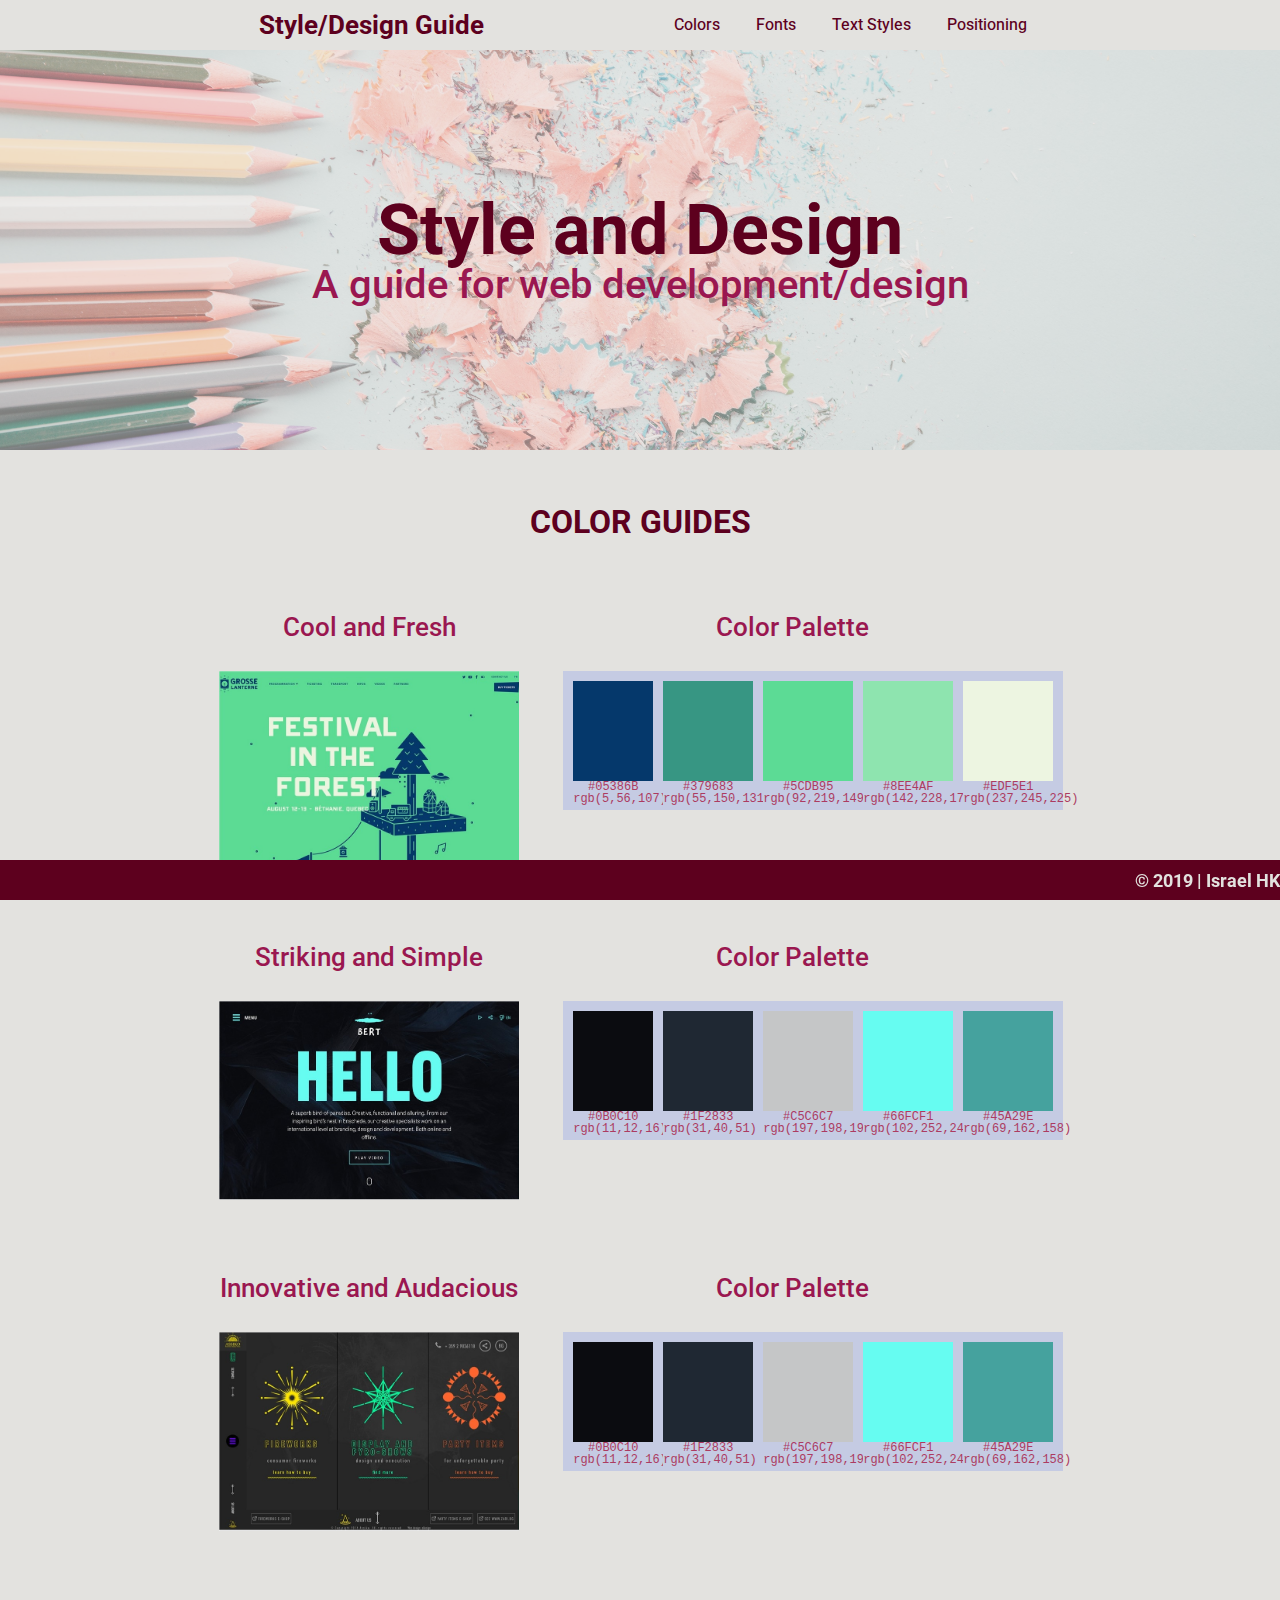
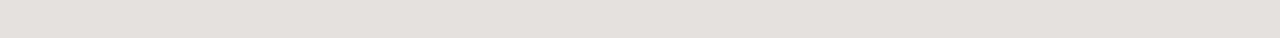
==== index.html @ ab26ecb5 "Add files via upload" ====
<!DOCTYPE html>
<!DOCTYPE html>
<html lang="en" dir="ltr">

<head>
  <meta charset="utf-8">
  <link rel="stylesheet" href="styles/reset.css" type="text/css">
  <link rel="stylesheet" href="styles/styles.css" type="text/css">
  <link href="https://fonts.googleapis.com/css?family=Roboto:400,500,700|Ubuntu+Mono:400,700&display=swap" rel="stylesheet">
  <title>Style and Design Guide</title>
</head>

<body>
  <header>
    <h1>Style/Design Guide</h1>
    <nav>
      <ul>
        <li><a href="#colors">Colors</a></li>
        <li><a href="#fonts">Fonts</a></li>
        <li><a href="#text-styles">Text Styles</a></li>
        <li><a href="#postitioning">Positioning</a></li>
      </ul>
    </nav>
  </header>
  <main>
    <section id="banner">
      <h1>Style and Design</h1>
      <h2>A guide for web development/design</h2>
    </section>
    <section id="colors">
      <h1>COLOR GUIDES</h1>
      <!-- Color Cool and Fresh -->
      <section class="color cool-fresh">
        <div class="information">
          <h2>Cool and Fresh</h2>
          <img src="resources\cool-fresh.jpg" alt="Cool and Fresh Website">
        </div>
        <div class="palettes">
          <h2>Color Palette</h2>
          <div class="grid">
            <div class="color-1">
              <div class="box">
              </div>
              <div class="codes">
                <p>#05386B</p>
                <p>rgb(5,56,107)</p>
              </div>
            </div>
            <div class="color-2">
              <div class="box">
              </div>
              <div class="codes">
                <p>#379683</p>
                <p>rgb(55,150,131)</p>
              </div>
            </div>
            <div class="color-3">
              <div class="box">
              </div>
              <div class="codes">
                <p>#5CDB95</p>
                <p>rgb(92,219,149)</p>
              </div>
            </div>
            <div class="color-4">
              <div class="box">
              </div>
              <div class="codes">
                <p>#8EE4AF</p>
                <p>rgb(142,228,175)</p>
              </div>
            </div>
            <div class="color-5">
              <div class="box">
              </div>
              <div class="codes">
                <p>#EDF5E1</p>
                <p>rgb(237,245,225)</p>
              </div>
            </div>
            </div>
          </div>
        </div>
      </section>
      <!-- Color Striking and Simple -->
      <section class="color striking-simple">
        <div class="information">
          <h2>Striking and Simple</h2>
          <img src="resources\striking-simple.jpg" alt="Striking and Simple website">
        </div>
        <div class="palettes">
          <h2>Color Palette</h2>
          <div class="grid">
            <div class="color-1">
              <div class="box">
              </div>
              <div class="codes">
                <p>#0B0C10</p>
                <p>rgb(11,12,16)</p>
              </div>
            </div>
            <div class="color-2">
              <div class="box">
              </div>
              <div class="codes">
                <p>#1F2833</p>
                <p>rgb(31,40,51)</p>
              </div>
            </div>
            <div class="color-3">
              <div class="box">
              </div>
              <div class="codes">
                <p>#C5C6C7</p>
                <p>rgb(197,198,199)</p>
              </div>
            </div>
            <div class="color-4">
              <div class="box">
              </div>
              <div class="codes">
                <p>#66FCF1</p>
                <p>rgb(102,252,241)</p>
              </div>
            </div>
            <div class="color-5">
              <div class="box">
              </div>
              <div class="codes">
                <p>#45A29E</p>
                <p>rgb(69,162,158)</p>
              </div>
            </div>
            </div>
          </div>
        </div>
      </section>
      <!-- Color Innovative and Audacious -->
      <section class="color innovative-audacious">
        <div class="information">
          <h2>Innovative and Audacious</h2>
          <img src="resources\innovative-audacious.jpg" alt="Innovative and Audacious website">
        </div>
        <div class="palettes">
          <h2>Color Palette</h2>
          <div class="grid">
            <div class="color-1">
              <div class="box">
              </div>
              <div class="codes">
                <p>#0B0C10</p>
                <p>rgb(11,12,16)</p>
              </div>
            </div>
            <div class="color-2">
              <div class="box">
              </div>
              <div class="codes">
                <p>#1F2833</p>
                <p>rgb(31,40,51)</p>
              </div>
            </div>
            <div class="color-3">
              <div class="box">
              </div>
              <div class="codes">
                <p>#C5C6C7</p>
                <p>rgb(197,198,199)</p>
              </div>
            </div>
            <div class="color-4">
              <div class="box">
              </div>
              <div class="codes">
                <p>#66FCF1</p>
                <p>rgb(102,252,241)</p>
              </div>
            </div>
            <div class="color-5">
              <div class="box">
              </div>
              <div class="codes">
                <p>#45A29E</p>
                <p>rgb(69,162,158)</p>
              </div>
            </div>
            </div>
          </div>
        </div>
      </section>
    </section>
  </main>
  <footer>
    <h1>© 2019 | Israel HK</h1>
  </footer>
</body>

</html>
---- styles/styles.css ----
* {
  box-sizing: border-box;
}
body {
  background-color: #E3E2DF;
  color: #5D001E;
  font-family: "Roboto", sans-serif;
  font-weight: 450;
  line-height: 1.5;
}
h1{
  font-size: 32px;
  font-weight: 700;
}
h2{
  font-size: 26px;
  font-weight: 500;
  color: #9A1750;
}
/* Navigator */
header{
  position: fixed;
  background-color: #E3E2DF;
  height: 50px;
  width: 100%;
  top:0;
  z-index: 1000;
  vertical-align: middle;
  display : flex;
  align-items : center;
  justify-content: center;
  padding: 0 15% 0 15%;
}
header h1 {
  font-weight: 700;
  font-size: 26px;
  display: inline-block;
  width: 300px;
  text-align: center;
  white-space: nowrap;
}
header nav{
  display: inline-block;
  text-align: right;
  width: 60%
}
nav ul{
  display: inline-block;
  width: 100%;
  white-space: nowrap;
}
nav a {
  color: inherit;
  text-decoration: none;
}
nav a:hover{
  color: #9A1750;
}

nav li {
  display: inline-block;
  text-align: center;
  padding-right: 2rem;
  white-space: nowrap;
}
/* Main */
main{
  position: relative;
  top: 50px;
  padding-bottom: 100px;
}
/* Banner */
#banner {
  position: relative;
  text-align: center;
  height: 400px;
  width: 100%;
  background: url("../resources/banner.jpg") center center;
  background-size: 100% auto;
  display : flex;
  flex-direction: column;
  align-items : center;
  justify-content: center;
}
#banner:before { /* Overlay */
  position: absolute;
  content: "";
  top: 0;
  left: 0;
  width: 100%;
  height: 100%;
  background-color: rgba(227,226,223,0.5);
}
#banner * {
  position: relative; /* Makes elements display above overlay. */
}
#banner h1{
  font-size: 70px;
  line-height: 1;
}
#banner h2{
  font-size: 40px;
  line-height: 1;
}
/* Colors */
#colors{
  text-align: center;
}
.color{
  display: block;
  vertical-align: middle;
  text-align: center;
  padding: 3.875rem 15% 0 15%;
  margin: 0 auto;
}
#colors h1{
  padding-top: 3rem;
}
.color h2{
  padding-bottom: 1.5rem;
}
.information{
  display:inline-block;
  width: 300px;
  vertical-align: top;
}
.information p{
  text-align: left;
  padding-bottom: 1.5rem;
}
.information img{
  max-width: 100%;
}
.palettes{
  display:inline-block;
  width: 60%;
  vertical-align: top;
  text-align: center;
}
.palettes .grid{
  margin: 0rem 2.5rem;
  text-align: center;
  white-space: nowrap;
  font-size: 0px;
}
.palettes .grid p{
  font-size: 12px;
  font-family: "Ubuntu Mono", monospace;
  background-color: #C5CBE3;
  vertical-align: middle;
  align: center;
  color: #AC3B61;
  line-height: 1;
}
.color-1{
  display: inline-block;
  width: 20%;
  min-width:100px;
  border-left: 10px solid #C5CBE3;
  border-right: 10px solid #C5CBE3;
  border-top: 10px solid #C5CBE3;
  border-bottom: 5px solid #C5CBE3;
}
.color-2{
  display: inline-block;
  width: 20%;
  min-width:100px;
  border-right: 10px solid #C5CBE3;
  border-top: 10px solid #C5CBE3;
  border-bottom: 5px solid #C5CBE3;
}
.color-3{
  display: inline-block;
  width: 20%;
  min-width:100px;
  border-right: 10px solid #C5CBE3;
  border-top: 10px solid #C5CBE3;
  border-bottom: 5px solid #C5CBE3;
}
.color-4{
  display: inline-block;
  width: 20%;
  min-width:100px;
  border-right: 10px solid #C5CBE3;
  border-top: 10px solid #C5CBE3;
  border-bottom: 5px solid #C5CBE3;
}
.color-5{
  display: inline-block;
  width: 20%;
  min-width:100px;
  border-right: 10px solid #C5CBE3;
  border-top: 10px solid #C5CBE3;
  border-bottom: 5px solid #C5CBE3;
}
/* Color - Cool and Fresh */
.cool-fresh .color-1 .box{
  display: block;
  height:100px;
  background-color: #05386B;
}
.cool-fresh .color-2 .box{
  display: block;
  height:100px;
  background-color: #379683;
}
.cool-fresh .color-3 .box{
  display: block;
  height:100px;
  background-color: #5CDB95;
}
.cool-fresh .color-4 .box{
  display: block;
  height:100px;
  background-color: #8EE4AF;
}
.cool-fresh .color-5 .box{
  display: block;
  height:100px;
  background-color: #EDF5E1;
}
/* Color - Striking and Simple */
.striking-simple .color-1 .box{
  display: block;
  height:100px;
  background-color: #0B0C10;
}
.striking-simple .color-2 .box{
  display: block;
  height:100px;
  background-color: #1F2833;
}
.striking-simple .color-3 .box{
  display: block;
  height:100px;
  background-color: #C5C6C7;
}
.striking-simple .color-4 .box{
  display: block;
  height:100px;
  background-color: #66FCF1;
}
.striking-simple .color-5 .box{
  display: block;
  height:100px;
  background-color: #45A29E;
}
/* Color - Innovative and Audacious */
.innovative-audacious .color-1 .box{
  display: block;
  height:100px;
  background-color: #0B0C10;
}
.innovative-audacious .color-2 .box{
  display: block;
  height:100px;
  background-color: #1F2833;
}
.innovative-audacious .color-3 .box{
  display: block;
  height:100px;
  background-color: #C5C6C7;
}
.innovative-audacious .color-4 .box{
  display: block;
  height:100px;
  background-color: #66FCF1;
}
.innovative-audacious .color-5 .box{
  display: block;
  height:100px;
  background-color: #45A29E;
}
/* Footer */
footer{
  background-color: #5D001E;
  height: 40px;
  display : flex;
  align-items : center;
  position: fixed;
  bottom: 0;
  width: 100%;
}
footer h1{
  font-size: 18px;
  color: #E3E2DF;
  width: 100%;
  text-align: right;
}
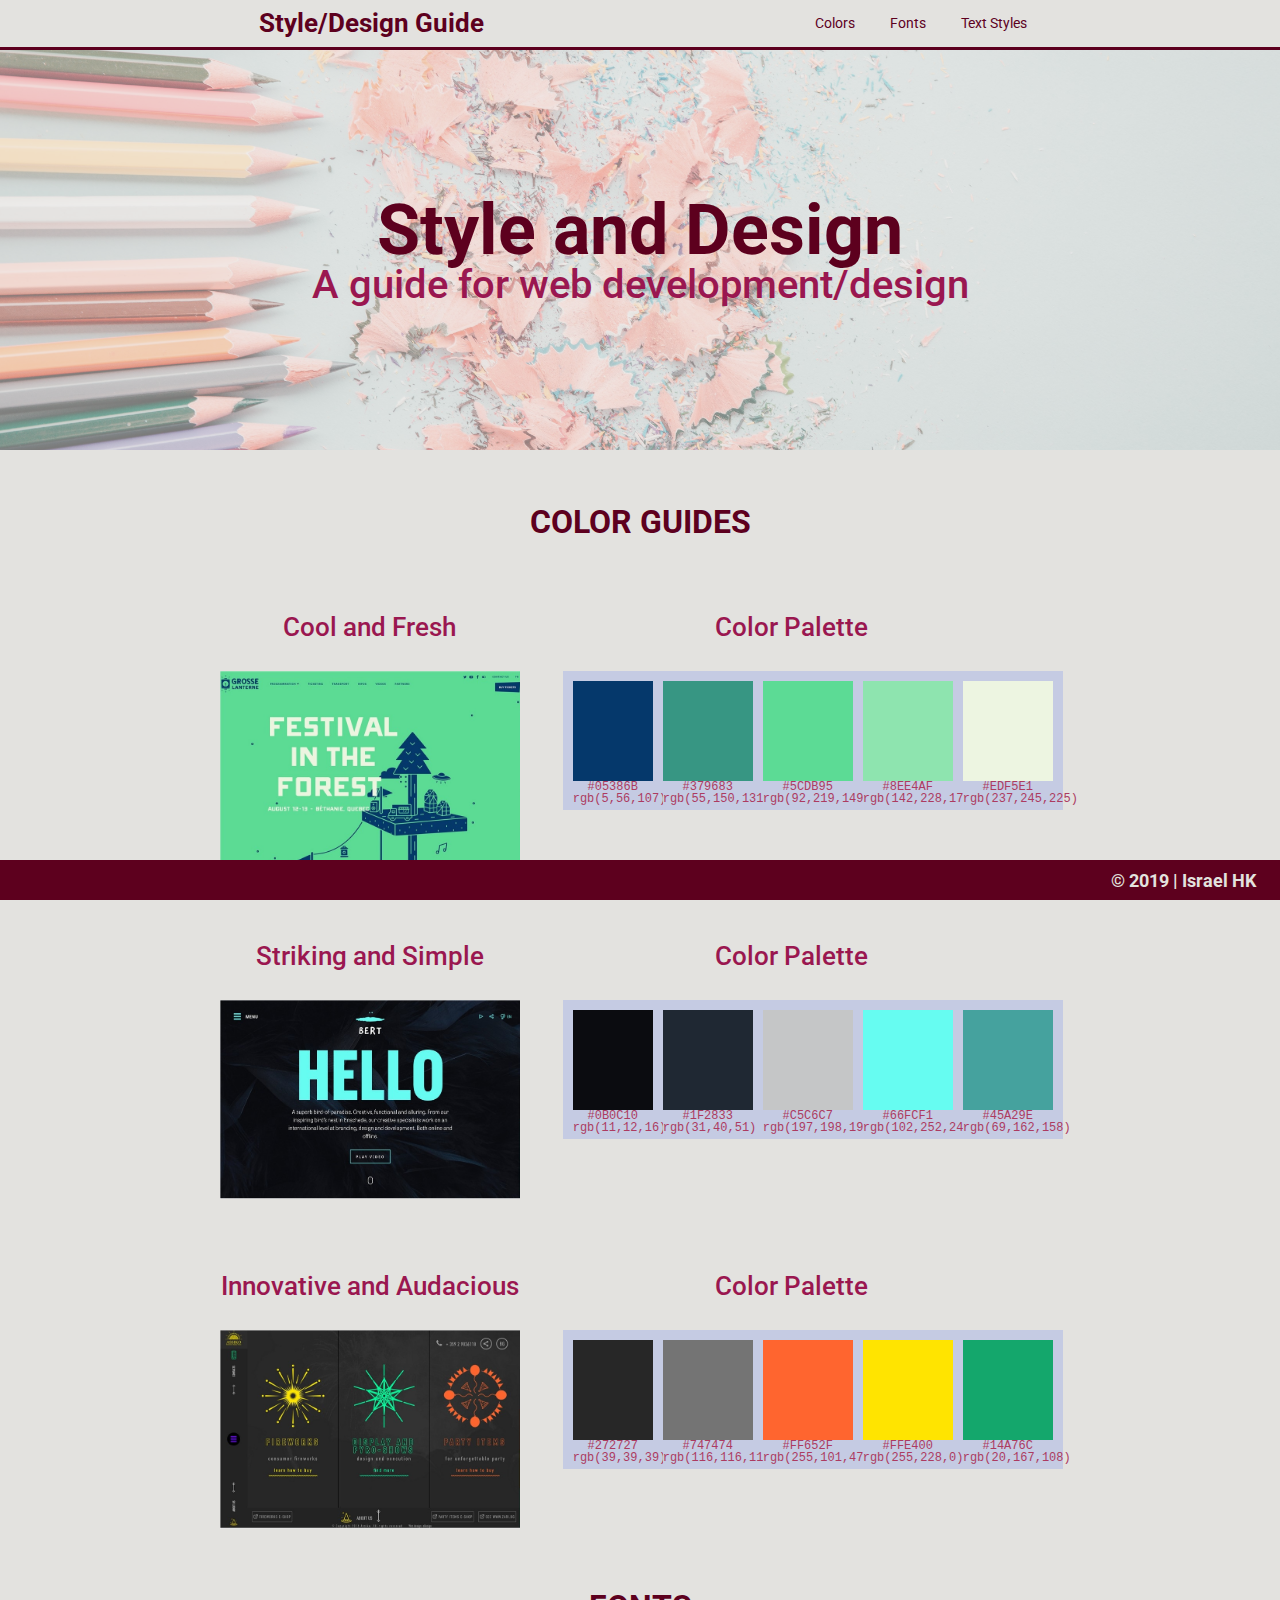
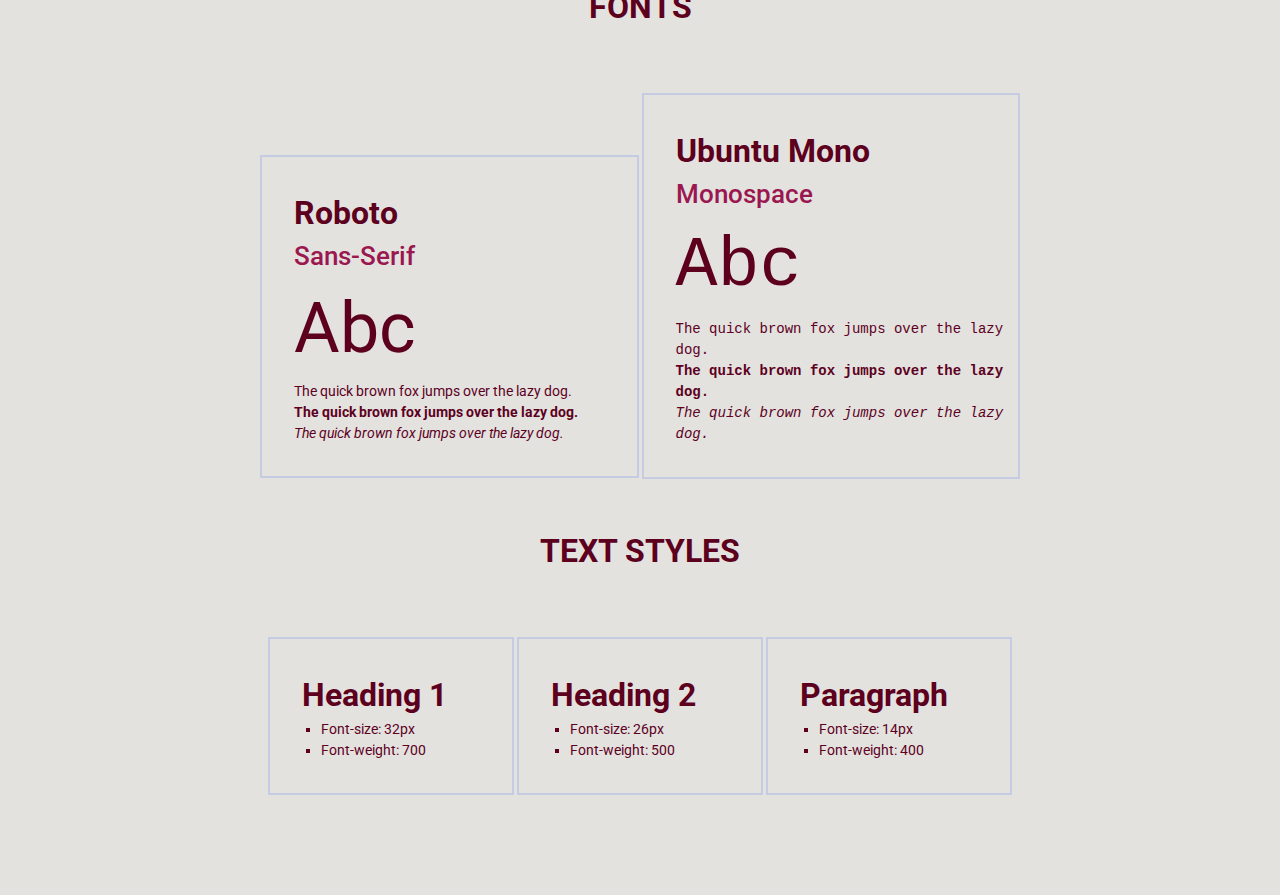
==== commit ecb52024: "Add files via upload" ====
--- a/index.html
+++ b/index.html
@@ -18,15 +18,16 @@
         <li><a href="#colors">Colors</a></li>
         <li><a href="#fonts">Fonts</a></li>
         <li><a href="#text-styles">Text Styles</a></li>
-        <li><a href="#postitioning">Positioning</a></li>
       </ul>
     </nav>
   </header>
   <main>
+    <!-- Banner -->
     <section id="banner">
       <h1>Style and Design</h1>
       <h2>A guide for web development/design</h2>
     </section>
+    <!-- Color Guides -->
     <section id="colors">
       <h1>COLOR GUIDES</h1>
       <!-- Color Cool and Fresh -->
@@ -148,46 +149,97 @@
               <div class="box">
               </div>
               <div class="codes">
-                <p>#0B0C10</p>
-                <p>rgb(11,12,16)</p>
+                <p>#272727</p>
+                <p>rgb(39,39,39)</p>
               </div>
             </div>
             <div class="color-2">
               <div class="box">
               </div>
               <div class="codes">
-                <p>#1F2833</p>
-                <p>rgb(31,40,51)</p>
+                <p>#747474</p>
+                <p>rgb(116,116,116)</p>
               </div>
             </div>
             <div class="color-3">
               <div class="box">
               </div>
               <div class="codes">
-                <p>#C5C6C7</p>
-                <p>rgb(197,198,199)</p>
+                <p>#FF652F</p>
+                <p>rgb(255,101,47)</p>
               </div>
             </div>
             <div class="color-4">
               <div class="box">
               </div>
               <div class="codes">
-                <p>#66FCF1</p>
-                <p>rgb(102,252,241)</p>
+                <p>#FFE400</p>
+                <p>rgb(255,228,0)</p>
               </div>
             </div>
             <div class="color-5">
               <div class="box">
               </div>
               <div class="codes">
-                <p>#45A29E</p>
-                <p>rgb(69,162,158)</p>
+                <p>#14A76C</p>
+                <p>rgb(20,167,108)</p>
               </div>
             </div>
             </div>
           </div>
         </div>
       </section>
+    </section>
+    <!-- Fonts -->
+    <section id="fonts">
+      <h1>FONTS</h1>
+      <div class="font-wrapper">
+        <!-- Roboto -->
+        <section class="font roboto">
+          <h1>Roboto</h1>
+          <h2>Sans-Serif</h2>
+          <h3>Abc</h3>
+          <p>The quick brown fox jumps over the lazy dog.</p>
+          <p><strong>The quick brown fox jumps over the lazy dog.</strong></p>
+          <p><em>The quick brown fox jumps over the lazy dog.</em></p>
+        </section>
+        <!-- Ubuntu Mono -->
+        <section class="font ubuntumono">
+          <h1>Ubuntu Mono</h1>
+          <h2>Monospace</h2>
+          <h3>Abc</h3>
+          <p>The quick brown fox jumps over the lazy dog.</p>
+          <p><strong>The quick brown fox jumps over the lazy dog.</strong></p>
+          <p><em>The quick brown fox jumps over the lazy dog.</em></p>
+        </section>
+      </div>
+    </section>
+    <!-- Text Styles -->
+    <section id="text-styles">
+      <h1>TEXT STYLES</h1>
+      <div class="text-wrapper">
+        <section class="text h1">
+          <h1>Heading 1</h1>
+          <ul>
+            <li>Font-size: 32px</li>
+            <li>Font-weight: 700</li>
+          </ul>
+        </section>
+        <section class="text h2">
+          <h1>Heading 2</h1>
+          <ul>
+            <li>Font-size: 26px</li>
+            <li>Font-weight: 500</li>
+          </ul>
+        </section>
+        <section class="text p">
+          <h1>Paragraph</h1>
+          <ul>
+            <li>Font-size: 14px</li>
+            <li>Font-weight: 400</li>
+          </ul>
+        </section>
+      </div>
     </section>
   </main>
   <footer>
--- a/styles/styles.css
+++ b/styles/styles.css
@@ -5,7 +5,8 @@
   background-color: #E3E2DF;
   color: #5D001E;
   font-family: "Roboto", sans-serif;
-  font-weight: 450;
+  font-weight: 400;
+  font-size: 14px;
   line-height: 1.5;
 }
 h1{
@@ -30,6 +31,7 @@
   align-items : center;
   justify-content: center;
   padding: 0 15% 0 15%;
+  border-bottom: 3px solid #5D001E;
 }
 header h1 {
   font-weight: 700;
@@ -249,27 +251,99 @@
 .innovative-audacious .color-1 .box{
   display: block;
   height:100px;
-  background-color: #0B0C10;
+  background-color: #272727;
 }
 .innovative-audacious .color-2 .box{
   display: block;
   height:100px;
-  background-color: #1F2833;
+  background-color: #747474;
 }
 .innovative-audacious .color-3 .box{
   display: block;
   height:100px;
-  background-color: #C5C6C7;
+  background-color: #FF652F;
 }
 .innovative-audacious .color-4 .box{
   display: block;
   height:100px;
-  background-color: #66FCF1;
+  background-color: #FFE400;
 }
 .innovative-audacious .color-5 .box{
   display: block;
   height:100px;
-  background-color: #45A29E;
+  background-color: #14A76C;
+}
+/* Fonts */
+#fonts {
+  text-align: center;
+}
+#fonts h1{
+  padding-top: 3rem;
+}
+.font-wrapper{
+  display: block;
+  vertical-align: middle;
+  text-align: center;
+  padding: 3.875rem 13% 0 13%;
+  margin: 0 auto;
+}
+.font{
+  display: inline-block;
+  text-align: left;
+  width: 40%;
+  border: 2px solid #C5CBE3;
+  padding-left: 2rem;
+  padding-top: 2rem;
+  padding-bottom: 2rem;
+}
+#fonts .font h1{
+  padding-top: 0;
+}
+#fonts .font h3{
+  font-size: 70px;
+}
+#fonts .font strong{
+  font-weight: 700;
+}
+#fonts .font em{
+  font-style: italic;
+}
+
+#fonts .ubuntumono h3{
+  font-family: "Ubuntu Mono", monospace;
+}
+#fonts .ubuntumono p{
+  font-family: "Ubuntu Mono", monospace;
+}
+/* Text Styles */
+#text-styles {
+  text-align: center;
+}
+#text-styles h1{
+  padding-top: 3rem;
+}
+.text-wrapper{
+  display: block;
+  vertical-align: middle;
+  text-align: center;
+  padding: 3.875rem 13% 0 13%;
+  margin: 0 auto;
+}
+.text{
+  display: inline-block;
+  text-align: left;
+  width: 26%;
+  border: 2px solid #C5CBE3;
+  padding-left: 2rem;
+  padding-top: 2rem;
+  padding-bottom: 2rem;
+}
+#text-styles .text h1{
+  padding-top: 0;
+}
+#text-styles .text ul{
+  list-style: square;
+  padding-left:1.2rem;
 }
 /* Footer */
 footer{
@@ -286,4 +360,5 @@
   color: #E3E2DF;
   width: 100%;
   text-align: right;
-}
+  padding-right: 1.5rem;
+}
